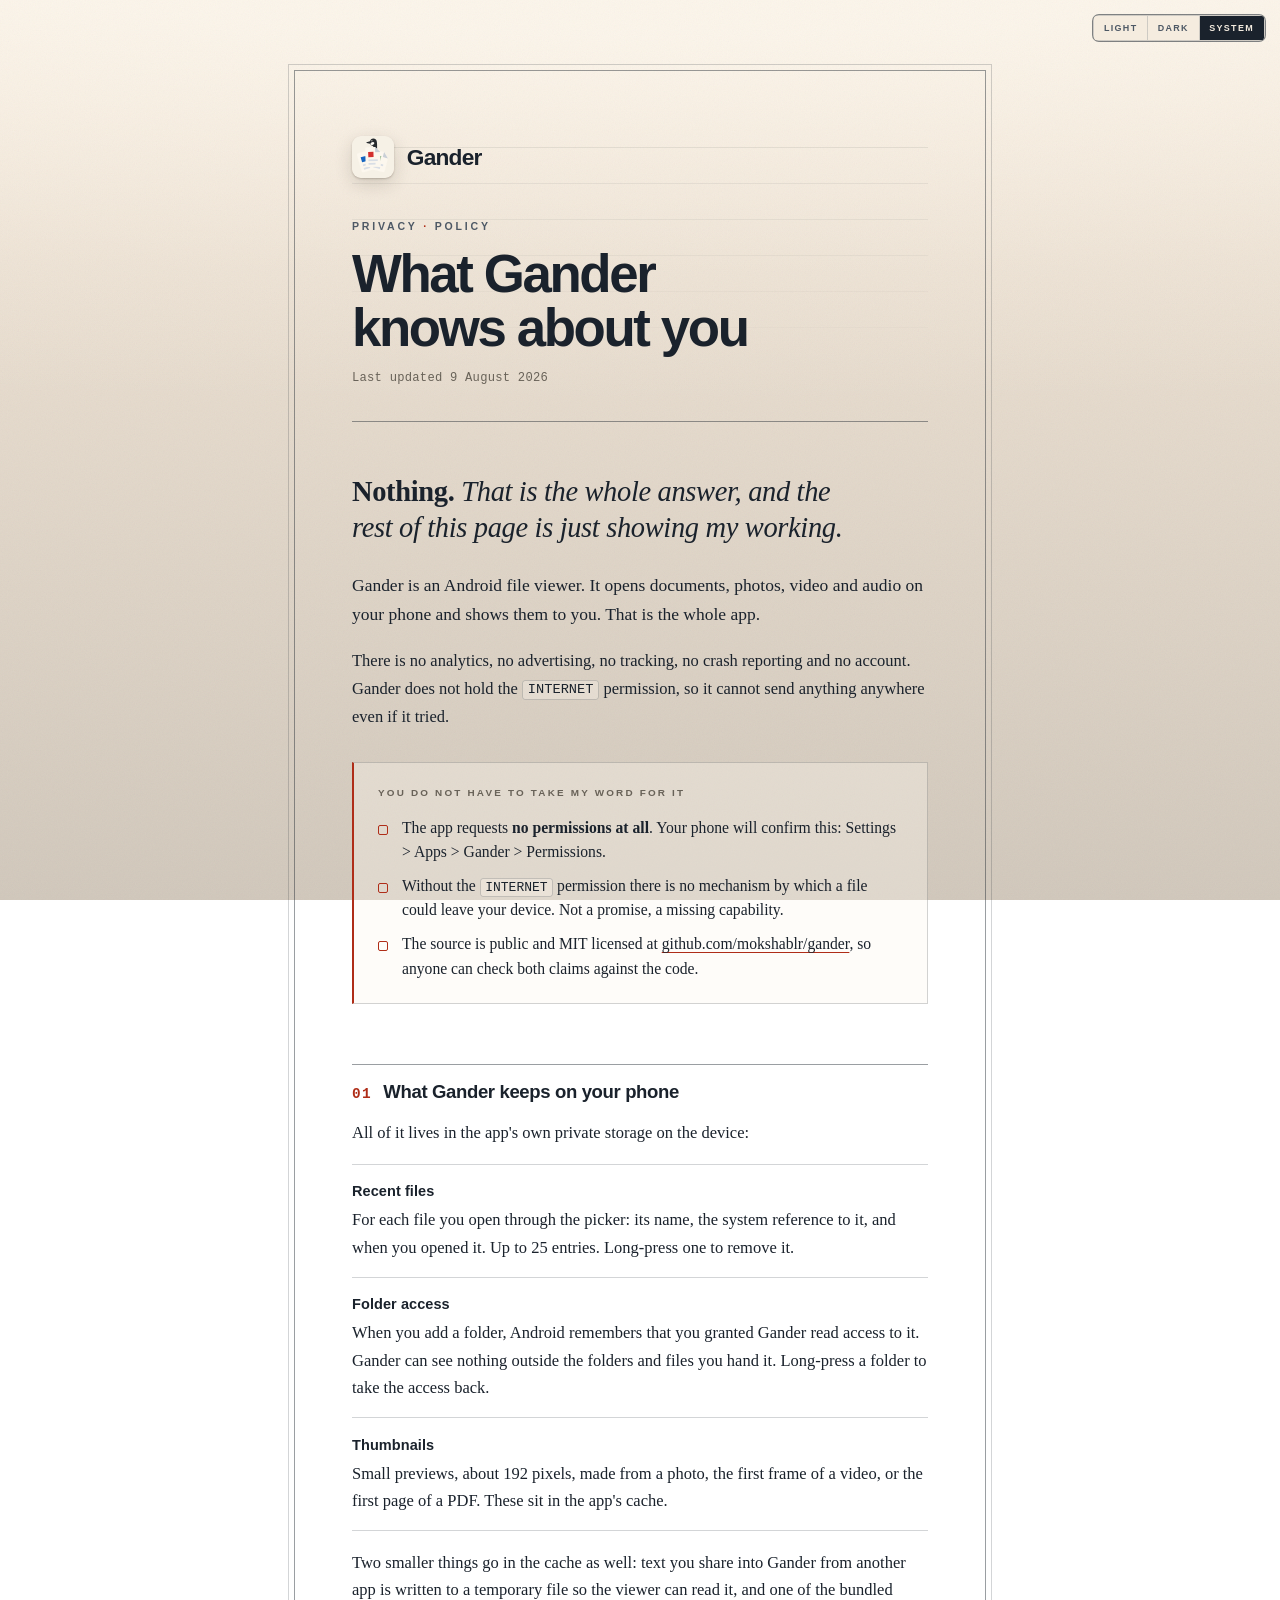
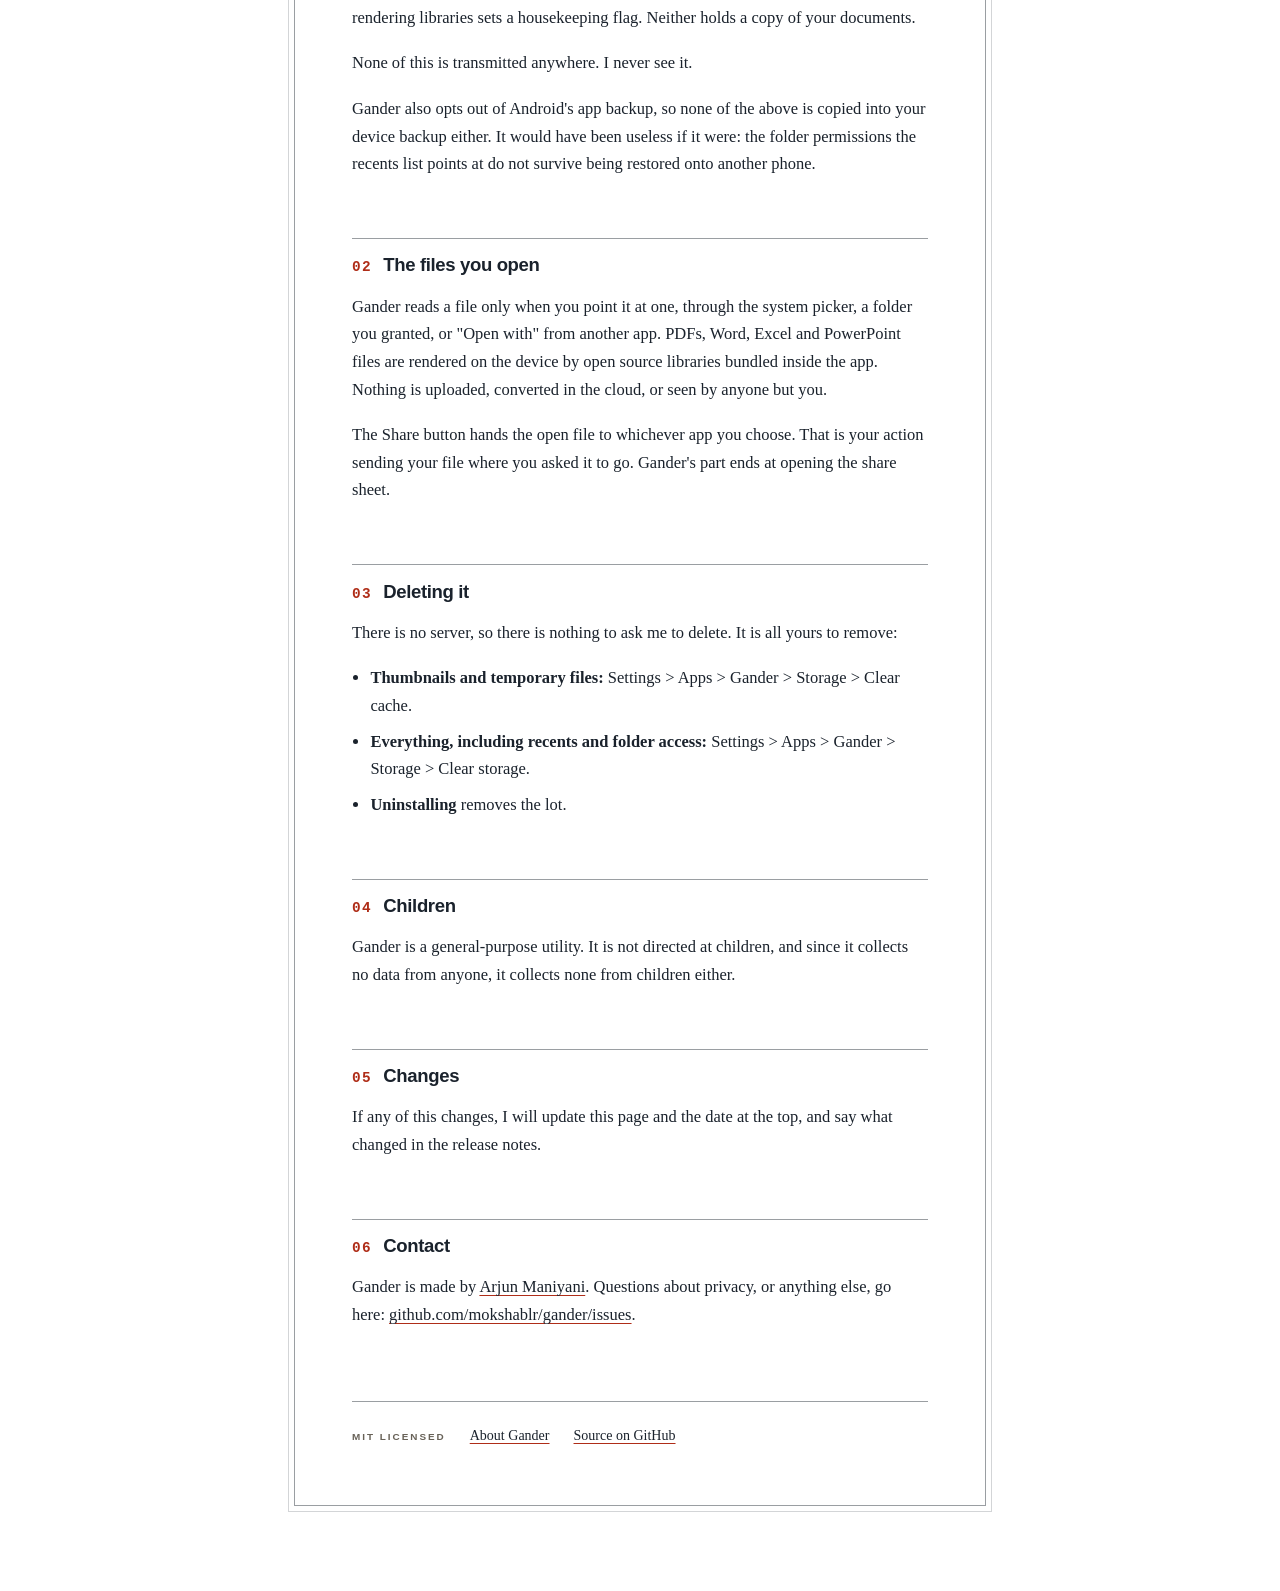
==== docs/privacy.html @ 4bfb65b7 "Give Gander a site and a privacy policy" ====
<!DOCTYPE html>
<html lang="en">
<head>
<meta charset="utf-8">
<meta name="viewport" content="width=device-width, initial-scale=1">
<title>Privacy policy - Gander</title>
<meta name="description" content="Gander collects nothing. It has no internet permission, no ads, no trackers and no analytics. This page says exactly what it keeps on your phone.">
<meta name="theme-color" content="#fcf6eb" media="(prefers-color-scheme: light)">
<meta name="theme-color" content="#0f141a" media="(prefers-color-scheme: dark)">
<meta name="author" content="Arjun Maniyani">
<link rel="canonical" href="https://arjun.maniyani.com/gander/privacy.html">
<!--
  Served at https://arjun.maniyani.com/gander/privacy.html and linked from the
  Play listing. Deliberately self-contained: no webfonts, no analytics, no
  external request of any kind. A privacy policy for an app with no INTERNET
  permission has no business phoning a font CDN and leaking the reader's IP,
  so the type is a system stack and the logo is inline SVG converted from
  app/src/main/res/drawable/ic_launcher_foreground.xml.

  The JSON-LD below is inert data, not a fetch, so it keeps that property. It
  is here so the authorship is machine-readable: without it a crawler sees a
  policy signed by a name it cannot connect to anything.
-->
<script type="application/ld+json">
{
  "@context": "https://schema.org",
  "@type": "PrivacyPolicy",
  "name": "Gander privacy policy",
  "url": "https://arjun.maniyani.com/gander/privacy.html",
  "about": {
    "@type": "SoftwareApplication",
    "name": "Gander",
    "operatingSystem": "Android 8.0+",
    "applicationCategory": "UtilitiesApplication",
    "author": {
      "@type": "Person",
      "name": "Arjun Maniyani",
      "url": "https://arjun.maniyani.com/",
      "sameAs": ["https://github.com/mokshablr"]
    }
  }
}
</script>
<style>
  /* Matches docs/index.html exactly; the two pages must stay one site. See
     that file for why the light ground is shaped the way it is. */
  :root {
    --desk-top:  #f5e9da;
    --desk-bot:  #d2c9bd;
    --sheet:     transparent;
    --sheet-shadow: none;
    /* Light only. Switched off for the two dark selectors further down, so the
       frozen dark palette keeps its plain top-to-bottom wash. */
    --glow: radial-gradient(300% 60% at 50% -8%,
              rgba(252, 246, 236, 1) 0%,
              rgba(252, 246, 236, 0.92) 20%,
              rgba(252, 246, 236, 0.55) 40%,
              rgba(252, 246, 236, 0.18) 64%,
              rgba(252, 246, 236, 0) 88%);
    /* Translucent, not a tint: the block lifts by a fixed amount above whatever
       the ground is doing behind it, the grain carries straight through, and it
       can never harden into the floating white sheet that got rejected. */
    --card:      rgba(252, 246, 236, 0.34);
    --ink:       #1a222c;
    --ink-soft:  #4d5865;
    --ink-faint: #686258;
    --red:       #af2d18;
    --blue:      #14539f;
    --green:     #2b6b2f;
    --rule:      rgba(26, 34, 44, 0.19);
    --rule-firm: rgba(26, 34, 44, 0.44);
    --grain:     0.055;
    --grain-blend: multiply;
    --logo-shadow: 0 1px 2px rgba(44, 36, 25, 0.24), 0 6px 18px rgba(44, 36, 25, 0.16);
    --doc-face:      #fcf7ee;
    --switch-bg:     #f5ecdf;
    --switch-on-bg:  #1a222c;
    --switch-on-fg:  #f2eade;

    --serif: "Iowan Old Style", "Palatino Linotype", Palatino, "Book Antiqua", Georgia, serif;
    --geo:   Futura, "Century Gothic", "Avenir Next", Avenir, "Trebuchet MS", sans-serif;
    --mono:  ui-monospace, "SF Mono", SFMono-Regular, Menlo, Consolas, monospace;
  }

  /* The dark values appear twice on purpose: once for the OS preference and
     once for an explicit choice from the switcher, because a media query and an
     attribute selector cannot be combined in plain CSS. Keep the two in step. */
  @media (prefers-color-scheme: dark) {
    :root:not([data-theme="light"]) {
      --desk-top:  #161d26;
      --desk-bot:  #0e131a;
      --sheet:     transparent;
      --sheet-shadow: none;
      --card:      #1a222c;
      --ink:       #e7e1d5;
      --ink-soft:  #9ba6b2;
      --ink-faint: #6d7883;
      --red:       #e2795f;
      --blue:      #90caf9;
      --green:     #7fb883;
      --rule:      rgba(231, 225, 213, 0.16);
      --rule-firm: rgba(231, 225, 213, 0.30);
      --grain:     0.05;
      --grain-blend: screen;
      --logo-shadow: 0 1px 2px rgba(0,0,0,0.5), 0 3px 12px rgba(0,0,0,0.35);
      --doc-face:      #ffffff;
      --switch-bg:     #1a222c;
      --switch-on-bg:  #e7e1d5;
      --switch-on-fg:  #0e131a;
    }
  }

  :root[data-theme="dark"] {
    --desk-top:  #161d26;
    --desk-bot:  #0e131a;
    --sheet:     transparent;
    --sheet-shadow: none;
    --card:      #1a222c;
    --ink:       #e7e1d5;
    --ink-soft:  #9ba6b2;
    --ink-faint: #6d7883;
    --red:       #e2795f;
    --blue:      #90caf9;
    --green:     #7fb883;
    --rule:      rgba(231, 225, 213, 0.16);
    --rule-firm: rgba(231, 225, 213, 0.30);
    --grain:     0.05;
    --grain-blend: screen;
    --logo-shadow: 0 1px 2px rgba(0,0,0,0.5), 0 3px 12px rgba(0,0,0,0.35);
    --doc-face:      #ffffff;
    --switch-bg:     #1a222c;
    --switch-on-bg:  #e7e1d5;
    --switch-on-fg:  #0e131a;
  }

  /* The glow is the one thing the two themes do not share, and it is deliberately
     kept out of the blocks above so those stay exactly as they were. Dark is a
     plain vertical wash and has to remain one. */
  @media (prefers-color-scheme: dark) {
    :root:not([data-theme="light"]) { --glow: none; }
  }
  :root[data-theme="dark"] { --glow: none; }

  * { box-sizing: border-box; }

  html { -webkit-text-size-adjust: 100%; }

  body {
    margin: 0;
    /* Belt and braces for viewports narrower than anything testable here.
       clip, not hidden: it makes no scroll container, so the fixed grain
       overlay keeps working. */
    overflow-x: clip;
    padding: clamp(1.5rem, 5vw, 4rem) clamp(1rem, 5vw, 2rem) 5rem;
    /* Two layers, both pinned to the viewport: a wide soft source sitting just
       off the top edge, over the ramp it falls into. The source is far wider
       than it is tall on purpose, so the sheet and the margins sit at almost
       the same brightness at any given height and the ellipse never resolves
       into a shape you can point at. */
    background-image: var(--glow),
                      linear-gradient(to bottom, var(--desk-top), var(--desk-bot));
    background-attachment: fixed;
    color: var(--ink);
    font-family: var(--serif);
    font-size: clamp(16.5px, 0.55rem + 0.55vw, 18.5px);
    line-height: 1.68;
    -webkit-font-smoothing: antialiased;
    text-rendering: optimizeLegibility;
  }

  /* Paper grain. An inline feTurbulence, so still zero requests. */
  body::before {
    content: "";
    position: fixed;
    inset: 0;
    pointer-events: none;
    z-index: 1;
    opacity: var(--grain);
    mix-blend-mode: var(--grain-blend);
    background-image: url("data:image/svg+xml,%3Csvg xmlns='http://www.w3.org/2000/svg' width='180' height='180'%3E%3Cfilter id='n'%3E%3CfeTurbulence type='fractalNoise' baseFrequency='0.82' numOctaves='4' stitchTiles='stitch'/%3E%3C/filter%3E%3Crect width='180' height='180' filter='url(%23n)'/%3E%3C/svg%3E");
  }

  /* ---- the framed document ---- */

  .sheet {
    position: relative;
    max-width: 44rem;
    margin: 0 auto;
    padding: clamp(2rem, 6vw, 4.5rem) clamp(1.25rem, 5vw, 4rem) clamp(2.5rem, 6vw, 4rem);
    background: var(--sheet);
    box-shadow: var(--sheet-shadow);
    z-index: 2;
  }

  /* Two nested hairlines, the social preview's frame. Suppressed on narrow
     screens, where they would crush the measure. */
  .sheet::before,
  .sheet::after {
    content: "";
    position: absolute;
    pointer-events: none;
  }
  .sheet::before { inset: 0;     border: 1px solid var(--rule); }
  .sheet::after  { inset: 6px;   border: 1px solid var(--rule-firm); }

  @media (max-width: 40rem) {
    .sheet::before, .sheet::after { display: none; }
    .sheet { padding-left: 0; padding-right: 0; }
  }

  @media (min-width: 40.001rem) {
    .masthead::before { inset: -1.5rem -1rem 0; }
  }

  /* ---- masthead ---- */

  .masthead {
    position: relative;
    margin-bottom: clamp(2rem, 5vw, 3.25rem);
    padding-bottom: clamp(1.5rem, 3vw, 2rem);
    border-bottom: 1px solid var(--rule-firm);
  }

  /* Ruled-paper motif, 36px pitch as in the social preview, fading out. */
  .masthead::before {
    content: "";
    position: absolute;
    /* Bleeds past the text column on wide screens for a printed-sheet feel.
       Kept inside the box below 40rem: at a 320px viewport the body padding
       resolves to exactly 1rem, so a 1rem bleed lands on the viewport edge
       with nothing to spare. Measured as not overflowing at 500px and up,
       which is as narrow as headless Chrome will lay out. */
    inset: -1.5rem 0 0;
    z-index: -1;
    background-image: repeating-linear-gradient(
      to bottom,
      transparent 0 35px,
      var(--rule) 35px 36px
    );
    -webkit-mask-image: linear-gradient(to bottom, rgba(0,0,0,0.5), transparent 82%);
            mask-image: linear-gradient(to bottom, rgba(0,0,0,0.5), transparent 82%);
  }

  .lockup {
    display: flex;
    align-items: center;
    gap: 0.8rem;
    margin-bottom: clamp(1.5rem, 4vw, 2.5rem);
  }

  .lockup svg {
    width: 42px;
    height: 42px;
    flex: none;
    border-radius: 9px;
    box-shadow: var(--logo-shadow);
  }

  .wordmark {
    font-family: var(--geo);
    font-weight: 700;
    font-size: 1.42rem;
    letter-spacing: -0.035em;
    line-height: 1;
  }

  .eyebrow {
    font-family: var(--geo);
    font-weight: 700;
    font-size: 0.66rem;
    letter-spacing: 0.265em;
    text-transform: uppercase;
    color: var(--ink-soft);
    margin: 0 0 0.7rem;
  }

  .eyebrow .dot { color: var(--red); }

  h1 {
    font-family: var(--geo);
    font-weight: 700;
    font-size: clamp(2.1rem, 1.2rem + 3.6vw, 3.3rem);
    line-height: 1.02;
    letter-spacing: -0.045em;
    margin: 0 0 0.85rem;
    text-wrap: balance;
  }

  .dateline {
    font-family: var(--mono);
    font-size: 0.76rem;
    letter-spacing: 0.02em;
    color: var(--ink-faint);
    margin: 0;
  }

  /* ---- the claim ---- */

  .claim {
    margin: 0 0 1.5rem;
    font-size: clamp(1.34rem, 0.9rem + 1.7vw, 1.78rem);
    line-height: 1.28;
    font-style: italic;
    letter-spacing: -0.012em;
    text-wrap: balance;
  }

  .claim strong { font-style: normal; font-weight: 600; }

  .lede { font-size: 1.06em; }

  /* ---- verify strip ---- */

  .verify {
    margin: 2rem 0 2.5rem;
    padding: 1.35rem 1.5rem 1.4rem;
    background: var(--card);
    border: 1px solid var(--rule);
    border-left: 2px solid var(--red);
  }

  .verify-label {
    font-family: var(--geo);
    font-weight: 700;
    font-size: 0.62rem;
    letter-spacing: 0.22em;
    text-transform: uppercase;
    color: var(--ink-faint);
    margin: 0 0 0.9rem;
  }

  .verify ul { margin: 0; padding: 0; list-style: none; }

  .verify li {
    position: relative;
    padding-left: 1.5rem;
    margin-bottom: 0.6rem;
    font-size: 0.95em;
    line-height: 1.55;
  }

  .verify li:last-child { margin-bottom: 0; }

  .verify li::before {
    content: "";
    position: absolute;
    left: 0;
    top: 0.58em;
    width: 8px;
    height: 8px;
    border: 1.5px solid var(--red);
    border-radius: 2px;
  }

  /* ---- sections ---- */

  section { margin-top: clamp(2.5rem, 6vw, 3.75rem); }

  h2 {
    font-family: var(--geo);
    font-weight: 700;
    font-size: 1.16rem;
    letter-spacing: -0.02em;
    line-height: 1.25;
    margin: 0 0 1rem;
    padding-top: 0.9rem;
    border-top: 1px solid var(--rule-firm);
    display: flex;
    align-items: baseline;
    gap: 0.7rem;
  }

  /* Sized and weighted to read as part of the heading rather than a speck
     beside it. It was already on the heading's baseline; at a third the height
     and regular weight it just looked dropped. */
  h2 .num {
    font-family: var(--mono);
    font-size: 0.9rem;
    font-weight: 700;
    letter-spacing: 0.1em;
    color: var(--red);
    flex: none;
  }

  p { margin: 0 0 1.1rem; }
  section > p:last-child, li > p:last-child { margin-bottom: 0; }

  ul.kept { margin: 0 0 1.1rem; padding: 0; list-style: none; }

  ul.kept li {
    padding: 0.9rem 0 0.95rem 0;
    border-bottom: 1px solid var(--rule);
  }
  ul.kept li:first-child { border-top: 1px solid var(--rule); }

  ul.kept b {
    font-family: var(--geo);
    font-weight: 700;
    font-size: 0.88em;
    letter-spacing: 0.005em;
    display: block;
    margin-bottom: 0.15rem;
  }

  ul.plain { margin: 0 0 1.1rem; padding-left: 1.15rem; }
  ul.plain li { margin-bottom: 0.5rem; }

  code {
    font-family: var(--mono);
    font-size: 0.83em;
    background: var(--card);
    border: 1px solid var(--rule);
    border-radius: 3px;
    padding: 0.08em 0.35em;
  }

  a {
    color: var(--ink);
    text-decoration-color: var(--red);
    text-decoration-thickness: 1px;
    text-underline-offset: 0.18em;
    transition: color 0.15s ease;
  }
  a:hover { color: var(--red); }
  a:focus-visible {
    outline: 2px solid var(--red);
    outline-offset: 3px;
    border-radius: 2px;
  }

  strong { font-weight: 600; }

  /* ---- colophon ---- */

  footer {
    margin-top: clamp(3rem, 7vw, 4.5rem);
    padding-top: 1.4rem;
    border-top: 1px solid var(--rule-firm);
    font-size: 0.85em;
    color: var(--ink-soft);
    display: flex;
    flex-wrap: wrap;
    gap: 0.5rem 1.5rem;
    align-items: baseline;
  }

  footer .mit {
    font-family: var(--geo);
    font-weight: 700;
    font-size: 0.62rem;
    letter-spacing: 0.2em;
    text-transform: uppercase;
    color: var(--ink-faint);
  }

  /* ---- theme switcher ----
     TEMPORARY, for comparing the two palettes during review. To remove it:
     delete this block, the .theme-switch markup, the script at the end of
     the body, and both :root[data-theme="dark"] rules (the token block and
     the --glow: none line), then the media query alone drives the theme
     again exactly as before. */

  .theme-switch {
    position: fixed;
    top: 0.9rem;
    right: 0.9rem;
    z-index: 10;
    display: flex;
    gap: 1px;
    padding: 1px;
    background: var(--rule);
    border: 1px solid var(--rule-firm);
    border-radius: 7px;
    overflow: hidden;
  }

  .theme-switch button {
    font-family: var(--geo);
    font-weight: 700;
    font-size: 0.56rem;
    letter-spacing: 0.15em;
    text-transform: uppercase;
    padding: 0.42rem 0.6rem;
    border: 0;
    cursor: pointer;
    background: var(--switch-bg);
    color: var(--ink-soft);
  }

  .theme-switch button:hover { color: var(--ink); }

  /* Tokens rather than root-scoped overrides: a :root[data-theme] prefix
     outranks [aria-pressed] and was repainting the pressed button's background
     back to the unpressed tone, leaving near-black text on it in dark. */
  .theme-switch button[aria-pressed="true"] {
    background: var(--switch-on-bg);
    color: var(--switch-on-fg);
  }

  .theme-switch button:focus-visible {
    outline: 2px solid var(--red);
    outline-offset: -2px;
  }

  /* ---- motion ----
     Deliberately only the logo and the accent rule. Text is never animated in
     from opacity 0: this page has to stay legible to a Play reviewer, a crawler
     and an archiver, and anything that starts invisible is one failed animation
     away from a blank privacy policy. Decoration can move; the policy cannot. */

  @media (prefers-reduced-motion: no-preference) {
    .lockup svg {
      animation: settle 0.7s cubic-bezier(0.22, 0.68, 0.3, 1) backwards;
    }
    .wordmark {
      animation: slide 0.7s cubic-bezier(0.22, 0.68, 0.3, 1) 0.08s backwards;
    }
    .verify {
      animation: sweep 0.85s cubic-bezier(0.4, 0, 0.2, 1) 0.25s backwards;
    }
  }

  @keyframes settle {
    from { opacity: 0; transform: translateY(-6px) rotate(-7deg); }
    to   { opacity: 1; transform: none; }
  }

  @keyframes slide {
    from { opacity: 0; transform: translateX(-8px); }
    to   { opacity: 1; transform: none; }
  }

  /* Grows the red rule down the verify block rather than fading the text in. */
  @keyframes sweep {
    from { border-left-color: transparent; }
    to   { border-left-color: var(--red); }
  }

  /* ---- print: it is a policy, people print these ---- */

  @media print {
    body {
      background: #fff;
      color: #000;
      font-size: 11pt;
      padding: 0;
    }
    body::before, .masthead::before { display: none; }
    .sheet::before, .sheet::after { display: none; }
    .sheet { max-width: none; padding: 0; background: none; box-shadow: none; }
    .theme-switch { display: none; }
    :root { --doc-face: #ffffff; }
    .verify { border: 1px solid #999; border-left-width: 2px; background: none; }
    a { color: #000; text-decoration: none; }
    a[href^="http"]::after {
      content: " (" attr(href) ")";
      font-family: monospace;
      font-size: 8.5pt;
      word-break: break-all;
    }
    section, footer { break-inside: avoid; }
    h2 { break-after: avoid; }
  }
</style>
</head>
<body>

<!-- TEMPORARY review control, see .theme-switch in the stylesheet for removal -->
<div class="theme-switch" role="group" aria-label="Colour theme">
  <button type="button" data-set="light">Light</button>
  <button type="button" data-set="dark">Dark</button>
  <button type="button" data-set="system">System</button>
</div>

<div class="sheet">

  <header class="masthead">

    <div class="lockup">
      <svg viewBox="18 18 72 72" role="img" aria-label="Gander app icon">
        <rect x="18" y="18" width="72" height="72" rx="16" fill="#F6F1E6"/>
        <g transform="translate(-3.5,-1)">
          <path fill="#262A2E" d="M64.5,50 L64.5,34 C64.5,29.6 63.9,26.6 62.4,25.1 C61.2,23.9 59.6,23.25 57.9,23.3 C55.1,23.4 52.9,25.3 52.3,28.0 L46.6,29.8 C45.9,30.05 45.9,30.75 46.6,30.95 L52.4,32.3 C53.1,34.1 54.7,35.3 56.6,35.6 C57.7,35.8 58.2,36.7 58.2,38.4 L58.2,50 Z"/>
          <g transform="rotate(-22,56.4,31.9)">
            <path fill="#FDFBF5" d="M52.9,31.9 a3.5,2.4 0 1,0 7.0,0 a3.5,2.4 0 1,0 -7.0,0 Z"/>
          </g>
          <path fill="#F6F1E6" d="M55.6,26.2 a1.0,1.0 0 1,0 0.01,0 Z"/>
        </g>
        <g transform="rotate(-16,43,61)">
          <path fill="var(--doc-face)" d="M33,44 h14 l9,9 v22 q0,3 -3,3 h-20 q-3,0 -3,-3 v-28 q0,-3 3,-3 Z"/>
          <path fill="#C9CFD6" d="M47,44 l9,9 h-9 Z"/>
          <path fill="#1565C0" d="M35,52 h9 v9 h-9 Z"/>
          <path fill="#D9DEE5" d="M35,65 h16 v3 h-16 Z"/>
          <path fill="#D9DEE5" d="M35,71 h12 v3 h-12 Z"/>
        </g>
        <g transform="rotate(14,65,61)">
          <path fill="var(--doc-face)" d="M55,44 h14 l9,9 v22 q0,3 -3,3 h-20 q-3,0 -3,-3 v-28 q0,-3 3,-3 Z"/>
          <path fill="#C9CFD6" d="M69,44 l9,9 h-9 Z"/>
          <path fill="#2E7D32" d="M57,52 h9 v9 h-9 Z"/>
          <path fill="#D9DEE5" d="M57,65 h16 v3 h-16 Z"/>
          <path fill="#D9DEE5" d="M57,71 h12 v3 h-12 Z"/>
        </g>
        <g transform="rotate(-2,54,54)">
          <path fill="var(--doc-face)" d="M44,37 h14 l9,9 v22 q0,3 -3,3 h-20 q-3,0 -3,-3 v-28 q0,-3 3,-3 Z"/>
          <path fill="#C9CFD6" d="M58,37 l9,9 h-9 Z"/>
          <path fill="#D32F2F" d="M46,45 h9 v9 h-9 Z"/>
          <path fill="#D9DEE5" d="M46,58 h16 v3 h-16 Z"/>
          <path fill="#D9DEE5" d="M46,64 h12 v3 h-12 Z"/>
        </g>
      </svg>
      <span class="wordmark">Gander</span>
    </div>

    <p class="eyebrow">Privacy <span class="dot">&middot;</span> Policy</p>
    <h1>What Gander knows about you</h1>
    <p class="dateline">Last updated 9 August 2026</p>

  </header>

  <p class="claim"><strong>Nothing.</strong> That is the whole answer, and the rest
  of this page is just showing my working.</p>

  <p class="lede">Gander is an Android file viewer. It opens documents, photos, video
  and audio on your phone and shows them to you. That is the whole app.</p>

  <p>There is no analytics, no advertising, no tracking, no crash reporting and no
  account. Gander does not hold the <code>INTERNET</code> permission, so it cannot
  send anything anywhere even if it tried.</p>

  <div class="verify">
    <p class="verify-label">You do not have to take my word for it</p>
    <ul>
      <li>The app requests <strong>no permissions at all</strong>. Your phone will
      confirm this: Settings &gt; Apps &gt; Gander &gt; Permissions.</li>
      <li>Without the <code>INTERNET</code> permission there is no mechanism by which
      a file could leave your device. Not a promise, a missing capability.</li>
      <li>The source is public and MIT licensed at
      <a href="https://github.com/mokshablr/gander">github.com/mokshablr/gander</a>,
      so anyone can check both claims against the code.</li>
    </ul>
  </div>

  <section>
    <h2><span class="num">01</span> What Gander keeps on your phone</h2>

    <p>All of it lives in the app's own private storage on the device:</p>

    <ul class="kept">
      <li>
        <b>Recent files</b>
        For each file you open through the picker: its name, the system reference to
        it, and when you opened it. Up to 25 entries. Long-press one to remove it.
      </li>
      <li>
        <b>Folder access</b>
        When you add a folder, Android remembers that you granted Gander read access
        to it. Gander can see nothing outside the folders and files you hand it.
        Long-press a folder to take the access back.
      </li>
      <li>
        <b>Thumbnails</b>
        Small previews, about 192 pixels, made from a photo, the first frame of a
        video, or the first page of a PDF. These sit in the app's cache.
      </li>
    </ul>

    <p>Two smaller things go in the cache as well: text you share into Gander from
    another app is written to a temporary file so the viewer can read it, and one of
    the bundled rendering libraries sets a housekeeping flag. Neither holds a copy of
    your documents.</p>

    <p>None of this is transmitted anywhere. I never see it.</p>

    <p>Gander also opts out of Android's app backup, so none of the above is copied
    into your device backup either. It would have been useless if it were: the folder
    permissions the recents list points at do not survive being restored onto another
    phone.</p>
  </section>

  <section>
    <h2><span class="num">02</span> The files you open</h2>

    <p>Gander reads a file only when you point it at one, through the system picker,
    a folder you granted, or "Open with" from another app. PDFs, Word, Excel and
    PowerPoint files are rendered on the device by open source libraries bundled
    inside the app. Nothing is uploaded, converted in the cloud, or seen by anyone
    but you.</p>

    <p>The Share button hands the open file to whichever app you choose. That is your
    action sending your file where you asked it to go. Gander's part ends at opening
    the share sheet.</p>
  </section>

  <section>
    <h2><span class="num">03</span> Deleting it</h2>

    <p>There is no server, so there is nothing to ask me to delete. It is all yours
    to remove:</p>

    <ul class="plain">
      <li><strong>Thumbnails and temporary files:</strong> Settings &gt; Apps &gt;
      Gander &gt; Storage &gt; Clear cache.</li>
      <li><strong>Everything, including recents and folder access:</strong>
      Settings &gt; Apps &gt; Gander &gt; Storage &gt; Clear storage.</li>
      <li><strong>Uninstalling</strong> removes the lot.</li>
    </ul>
  </section>

  <section>
    <h2><span class="num">04</span> Children</h2>

    <p>Gander is a general-purpose utility. It is not directed at children, and since
    it collects no data from anyone, it collects none from children either.</p>
  </section>

  <section>
    <h2><span class="num">05</span> Changes</h2>

    <p>If any of this changes, I will update this page and the date at the top, and
    say what changed in the release notes.</p>
  </section>

  <section>
    <h2><span class="num">06</span> Contact</h2>

    <p>Gander is made by <a href="https://arjun.maniyani.com/">Arjun Maniyani</a>.
    Questions about privacy, or anything else, go here:
    <a href="https://github.com/mokshablr/gander/issues">github.com/mokshablr/gander/issues</a>.</p>
  </section>

  <footer>
    <span class="mit">MIT licensed</span>
    <!-- index.html, not "./": a bare directory link only resolves to the page
         when a server applies its DirectoryIndex, and shows a file listing when
         the page is opened straight off disk. -->
    <span><a href="index.html">About Gander</a></span>
    <span><a href="https://github.com/mokshablr/gander">Source on GitHub</a></span>
  </footer>

</div>

<!-- TEMPORARY, with the switcher. No storage of any kind: the choice lasts
     until the page is reloaded. A privacy policy that says nothing is kept has
     no business keeping a theme preference to say it with. -->
<script>
(function () {
  var root = document.documentElement;
  var buttons = document.querySelectorAll(".theme-switch button");

  function apply(choice) {
    if (choice === "light" || choice === "dark") root.setAttribute("data-theme", choice);
    else { root.removeAttribute("data-theme"); choice = "system"; }
    for (var i = 0; i < buttons.length; i++) {
      buttons[i].setAttribute("aria-pressed", buttons[i].dataset.set === choice);
    }
  }

  for (var i = 0; i < buttons.length; i++) {
    buttons[i].addEventListener("click", function () { apply(this.dataset.set); });
  }

  apply("system");
})();
</script>

</body>
</html>
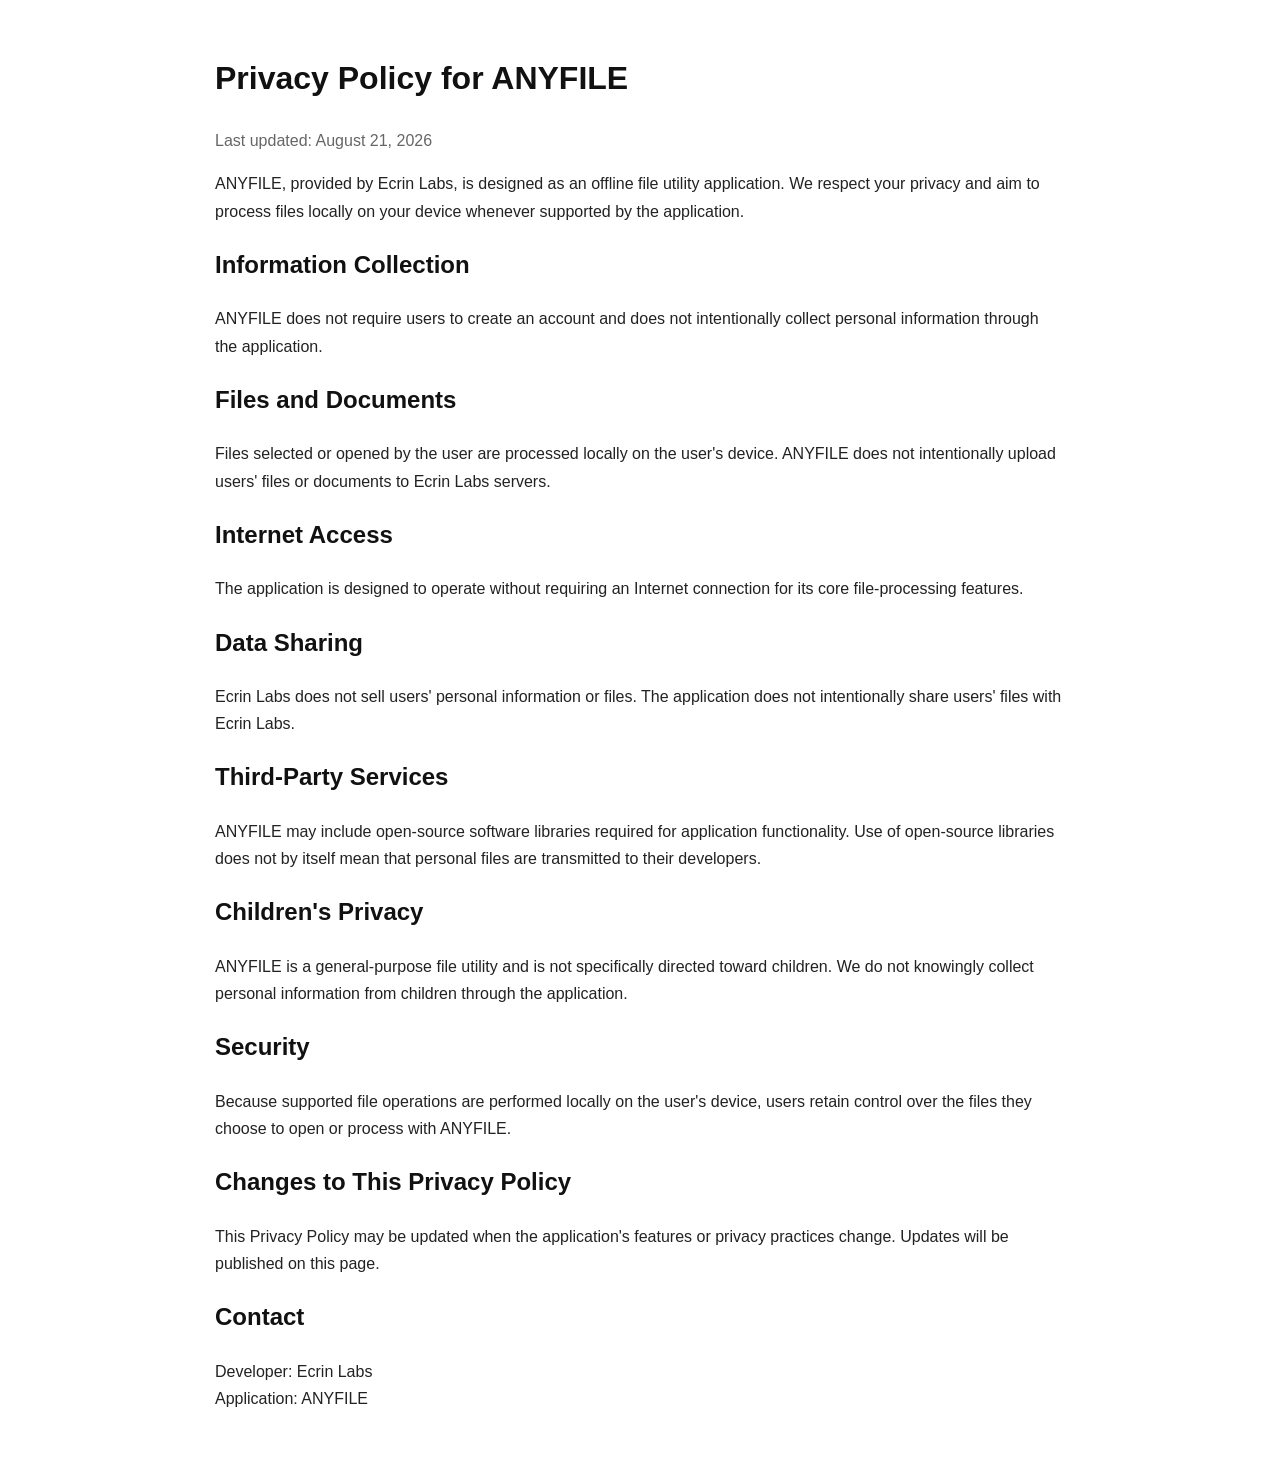
==== commit a52e1165: "Add ANYFILE privacy policy" ====
--- a/docs/privacy.html
+++ b/docs/privacy.html
@@ -1,767 +1,85 @@
 <!DOCTYPE html>
 <html lang="en">
 <head>
-<meta charset="utf-8">
-<meta name="viewport" content="width=device-width, initial-scale=1">
-<title>Privacy policy - Gander</title>
-<meta name="description" content="Gander collects nothing. It has no internet permission, no ads, no trackers and no analytics. This page says exactly what it keeps on your phone.">
-<meta name="theme-color" content="#fcf6eb" media="(prefers-color-scheme: light)">
-<meta name="theme-color" content="#0f141a" media="(prefers-color-scheme: dark)">
-<meta name="author" content="Arjun Maniyani">
-<link rel="canonical" href="https://arjun.maniyani.com/gander/privacy.html">
-<!--
-  Served at https://arjun.maniyani.com/gander/privacy.html and linked from the
-  Play listing. Deliberately self-contained: no webfonts, no analytics, no
-  external request of any kind. A privacy policy for an app with no INTERNET
-  permission has no business phoning a font CDN and leaking the reader's IP,
-  so the type is a system stack and the logo is inline SVG converted from
-  app/src/main/res/drawable/ic_launcher_foreground.xml.
-
-  The JSON-LD below is inert data, not a fetch, so it keeps that property. It
-  is here so the authorship is machine-readable: without it a crawler sees a
-  policy signed by a name it cannot connect to anything.
--->
-<script type="application/ld+json">
-{
-  "@context": "https://schema.org",
-  "@type": "PrivacyPolicy",
-  "name": "Gander privacy policy",
-  "url": "https://arjun.maniyani.com/gander/privacy.html",
-  "about": {
-    "@type": "SoftwareApplication",
-    "name": "Gander",
-    "operatingSystem": "Android 8.0+",
-    "applicationCategory": "UtilitiesApplication",
-    "author": {
-      "@type": "Person",
-      "name": "Arjun Maniyani",
-      "url": "https://arjun.maniyani.com/",
-      "sameAs": ["https://github.com/mokshablr"]
+  <meta charset="UTF-8">
+  <meta name="viewport" content="width=device-width, initial-scale=1.0">
+  <title>ANYFILE Privacy Policy</title>
+  <style>
+    body {
+      font-family: Arial, sans-serif;
+      max-width: 850px;
+      margin: 0 auto;
+      padding: 30px 20px;
+      line-height: 1.7;
+      color: #222;
+      background: #fff;
     }
-  }
-}
-</script>
-<style>
-  /* Matches docs/index.html exactly; the two pages must stay one site. See
-     that file for why the light ground is shaped the way it is. */
-  :root {
-    --desk-top:  #f5e9da;
-    --desk-bot:  #d2c9bd;
-    --sheet:     transparent;
-    --sheet-shadow: none;
-    /* Light only. Switched off for the two dark selectors further down, so the
-       frozen dark palette keeps its plain top-to-bottom wash. */
-    --glow: radial-gradient(300% 60% at 50% -8%,
-              rgba(252, 246, 236, 1) 0%,
-              rgba(252, 246, 236, 0.92) 20%,
-              rgba(252, 246, 236, 0.55) 40%,
-              rgba(252, 246, 236, 0.18) 64%,
-              rgba(252, 246, 236, 0) 88%);
-    /* Translucent, not a tint: the block lifts by a fixed amount above whatever
-       the ground is doing behind it, the grain carries straight through, and it
-       can never harden into the floating white sheet that got rejected. */
-    --card:      rgba(252, 246, 236, 0.34);
-    --ink:       #1a222c;
-    --ink-soft:  #4d5865;
-    --ink-faint: #686258;
-    --red:       #af2d18;
-    --blue:      #14539f;
-    --green:     #2b6b2f;
-    --rule:      rgba(26, 34, 44, 0.19);
-    --rule-firm: rgba(26, 34, 44, 0.44);
-    --grain:     0.055;
-    --grain-blend: multiply;
-    --logo-shadow: 0 1px 2px rgba(44, 36, 25, 0.24), 0 6px 18px rgba(44, 36, 25, 0.16);
-    --doc-face:      #fcf7ee;
-    --switch-bg:     #f5ecdf;
-    --switch-on-bg:  #1a222c;
-    --switch-on-fg:  #f2eade;
-
-    --serif: "Iowan Old Style", "Palatino Linotype", Palatino, "Book Antiqua", Georgia, serif;
-    --geo:   Futura, "Century Gothic", "Avenir Next", Avenir, "Trebuchet MS", sans-serif;
-    --mono:  ui-monospace, "SF Mono", SFMono-Regular, Menlo, Consolas, monospace;
-  }
-
-  /* The dark values appear twice on purpose: once for the OS preference and
-     once for an explicit choice from the switcher, because a media query and an
-     attribute selector cannot be combined in plain CSS. Keep the two in step. */
-  @media (prefers-color-scheme: dark) {
-    :root:not([data-theme="light"]) {
-      --desk-top:  #161d26;
-      --desk-bot:  #0e131a;
-      --sheet:     transparent;
-      --sheet-shadow: none;
-      --card:      #1a222c;
-      --ink:       #e7e1d5;
-      --ink-soft:  #9ba6b2;
-      --ink-faint: #6d7883;
-      --red:       #e2795f;
-      --blue:      #90caf9;
-      --green:     #7fb883;
-      --rule:      rgba(231, 225, 213, 0.16);
-      --rule-firm: rgba(231, 225, 213, 0.30);
-      --grain:     0.05;
-      --grain-blend: screen;
-      --logo-shadow: 0 1px 2px rgba(0,0,0,0.5), 0 3px 12px rgba(0,0,0,0.35);
-      --doc-face:      #ffffff;
-      --switch-bg:     #1a222c;
-      --switch-on-bg:  #e7e1d5;
-      --switch-on-fg:  #0e131a;
-    }
-  }
-
-  :root[data-theme="dark"] {
-    --desk-top:  #161d26;
-    --desk-bot:  #0e131a;
-    --sheet:     transparent;
-    --sheet-shadow: none;
-    --card:      #1a222c;
-    --ink:       #e7e1d5;
-    --ink-soft:  #9ba6b2;
-    --ink-faint: #6d7883;
-    --red:       #e2795f;
-    --blue:      #90caf9;
-    --green:     #7fb883;
-    --rule:      rgba(231, 225, 213, 0.16);
-    --rule-firm: rgba(231, 225, 213, 0.30);
-    --grain:     0.05;
-    --grain-blend: screen;
-    --logo-shadow: 0 1px 2px rgba(0,0,0,0.5), 0 3px 12px rgba(0,0,0,0.35);
-    --doc-face:      #ffffff;
-    --switch-bg:     #1a222c;
-    --switch-on-bg:  #e7e1d5;
-    --switch-on-fg:  #0e131a;
-  }
-
-  /* The glow is the one thing the two themes do not share, and it is deliberately
-     kept out of the blocks above so those stay exactly as they were. Dark is a
-     plain vertical wash and has to remain one. */
-  @media (prefers-color-scheme: dark) {
-    :root:not([data-theme="light"]) { --glow: none; }
-  }
-  :root[data-theme="dark"] { --glow: none; }
-
-  * { box-sizing: border-box; }
-
-  html { -webkit-text-size-adjust: 100%; }
-
-  body {
-    margin: 0;
-    /* Belt and braces for viewports narrower than anything testable here.
-       clip, not hidden: it makes no scroll container, so the fixed grain
-       overlay keeps working. */
-    overflow-x: clip;
-    padding: clamp(1.5rem, 5vw, 4rem) clamp(1rem, 5vw, 2rem) 5rem;
-    /* Two layers, both pinned to the viewport: a wide soft source sitting just
-       off the top edge, over the ramp it falls into. The source is far wider
-       than it is tall on purpose, so the sheet and the margins sit at almost
-       the same brightness at any given height and the ellipse never resolves
-       into a shape you can point at. */
-    background-image: var(--glow),
-                      linear-gradient(to bottom, var(--desk-top), var(--desk-bot));
-    background-attachment: fixed;
-    color: var(--ink);
-    font-family: var(--serif);
-    font-size: clamp(16.5px, 0.55rem + 0.55vw, 18.5px);
-    line-height: 1.68;
-    -webkit-font-smoothing: antialiased;
-    text-rendering: optimizeLegibility;
-  }
-
-  /* Paper grain. An inline feTurbulence, so still zero requests. */
-  body::before {
-    content: "";
-    position: fixed;
-    inset: 0;
-    pointer-events: none;
-    z-index: 1;
-    opacity: var(--grain);
-    mix-blend-mode: var(--grain-blend);
-    background-image: url("data:image/svg+xml,%3Csvg xmlns='http://www.w3.org/2000/svg' width='180' height='180'%3E%3Cfilter id='n'%3E%3CfeTurbulence type='fractalNoise' baseFrequency='0.82' numOctaves='4' stitchTiles='stitch'/%3E%3C/filter%3E%3Crect width='180' height='180' filter='url(%23n)'/%3E%3C/svg%3E");
-  }
-
-  /* ---- the framed document ---- */
-
-  .sheet {
-    position: relative;
-    max-width: 44rem;
-    margin: 0 auto;
-    padding: clamp(2rem, 6vw, 4.5rem) clamp(1.25rem, 5vw, 4rem) clamp(2.5rem, 6vw, 4rem);
-    background: var(--sheet);
-    box-shadow: var(--sheet-shadow);
-    z-index: 2;
-  }
-
-  /* Two nested hairlines, the social preview's frame. Suppressed on narrow
-     screens, where they would crush the measure. */
-  .sheet::before,
-  .sheet::after {
-    content: "";
-    position: absolute;
-    pointer-events: none;
-  }
-  .sheet::before { inset: 0;     border: 1px solid var(--rule); }
-  .sheet::after  { inset: 6px;   border: 1px solid var(--rule-firm); }
-
-  @media (max-width: 40rem) {
-    .sheet::before, .sheet::after { display: none; }
-    .sheet { padding-left: 0; padding-right: 0; }
-  }
-
-  @media (min-width: 40.001rem) {
-    .masthead::before { inset: -1.5rem -1rem 0; }
-  }
-
-  /* ---- masthead ---- */
-
-  .masthead {
-    position: relative;
-    margin-bottom: clamp(2rem, 5vw, 3.25rem);
-    padding-bottom: clamp(1.5rem, 3vw, 2rem);
-    border-bottom: 1px solid var(--rule-firm);
-  }
-
-  /* Ruled-paper motif, 36px pitch as in the social preview, fading out. */
-  .masthead::before {
-    content: "";
-    position: absolute;
-    /* Bleeds past the text column on wide screens for a printed-sheet feel.
-       Kept inside the box below 40rem: at a 320px viewport the body padding
-       resolves to exactly 1rem, so a 1rem bleed lands on the viewport edge
-       with nothing to spare. Measured as not overflowing at 500px and up,
-       which is as narrow as headless Chrome will lay out. */
-    inset: -1.5rem 0 0;
-    z-index: -1;
-    background-image: repeating-linear-gradient(
-      to bottom,
-      transparent 0 35px,
-      var(--rule) 35px 36px
-    );
-    -webkit-mask-image: linear-gradient(to bottom, rgba(0,0,0,0.5), transparent 82%);
-            mask-image: linear-gradient(to bottom, rgba(0,0,0,0.5), transparent 82%);
-  }
-
-  .lockup {
-    display: flex;
-    align-items: center;
-    gap: 0.8rem;
-    margin-bottom: clamp(1.5rem, 4vw, 2.5rem);
-  }
-
-  .lockup svg {
-    width: 42px;
-    height: 42px;
-    flex: none;
-    border-radius: 9px;
-    box-shadow: var(--logo-shadow);
-  }
-
-  .wordmark {
-    font-family: var(--geo);
-    font-weight: 700;
-    font-size: 1.42rem;
-    letter-spacing: -0.035em;
-    line-height: 1;
-  }
-
-  .eyebrow {
-    font-family: var(--geo);
-    font-weight: 700;
-    font-size: 0.66rem;
-    letter-spacing: 0.265em;
-    text-transform: uppercase;
-    color: var(--ink-soft);
-    margin: 0 0 0.7rem;
-  }
-
-  .eyebrow .dot { color: var(--red); }
-
-  h1 {
-    font-family: var(--geo);
-    font-weight: 700;
-    font-size: clamp(2.1rem, 1.2rem + 3.6vw, 3.3rem);
-    line-height: 1.02;
-    letter-spacing: -0.045em;
-    margin: 0 0 0.85rem;
-    text-wrap: balance;
-  }
-
-  .dateline {
-    font-family: var(--mono);
-    font-size: 0.76rem;
-    letter-spacing: 0.02em;
-    color: var(--ink-faint);
-    margin: 0;
-  }
-
-  /* ---- the claim ---- */
-
-  .claim {
-    margin: 0 0 1.5rem;
-    font-size: clamp(1.34rem, 0.9rem + 1.7vw, 1.78rem);
-    line-height: 1.28;
-    font-style: italic;
-    letter-spacing: -0.012em;
-    text-wrap: balance;
-  }
-
-  .claim strong { font-style: normal; font-weight: 600; }
-
-  .lede { font-size: 1.06em; }
-
-  /* ---- verify strip ---- */
-
-  .verify {
-    margin: 2rem 0 2.5rem;
-    padding: 1.35rem 1.5rem 1.4rem;
-    background: var(--card);
-    border: 1px solid var(--rule);
-    border-left: 2px solid var(--red);
-  }
-
-  .verify-label {
-    font-family: var(--geo);
-    font-weight: 700;
-    font-size: 0.62rem;
-    letter-spacing: 0.22em;
-    text-transform: uppercase;
-    color: var(--ink-faint);
-    margin: 0 0 0.9rem;
-  }
-
-  .verify ul { margin: 0; padding: 0; list-style: none; }
-
-  .verify li {
-    position: relative;
-    padding-left: 1.5rem;
-    margin-bottom: 0.6rem;
-    font-size: 0.95em;
-    line-height: 1.55;
-  }
-
-  .verify li:last-child { margin-bottom: 0; }
-
-  .verify li::before {
-    content: "";
-    position: absolute;
-    left: 0;
-    top: 0.58em;
-    width: 8px;
-    height: 8px;
-    border: 1.5px solid var(--red);
-    border-radius: 2px;
-  }
-
-  /* ---- sections ---- */
-
-  section { margin-top: clamp(2.5rem, 6vw, 3.75rem); }
-
-  h2 {
-    font-family: var(--geo);
-    font-weight: 700;
-    font-size: 1.16rem;
-    letter-spacing: -0.02em;
-    line-height: 1.25;
-    margin: 0 0 1rem;
-    padding-top: 0.9rem;
-    border-top: 1px solid var(--rule-firm);
-    display: flex;
-    align-items: baseline;
-    gap: 0.7rem;
-  }
-
-  /* Sized and weighted to read as part of the heading rather than a speck
-     beside it. It was already on the heading's baseline; at a third the height
-     and regular weight it just looked dropped. */
-  h2 .num {
-    font-family: var(--mono);
-    font-size: 0.9rem;
-    font-weight: 700;
-    letter-spacing: 0.1em;
-    color: var(--red);
-    flex: none;
-  }
-
-  p { margin: 0 0 1.1rem; }
-  section > p:last-child, li > p:last-child { margin-bottom: 0; }
-
-  ul.kept { margin: 0 0 1.1rem; padding: 0; list-style: none; }
-
-  ul.kept li {
-    padding: 0.9rem 0 0.95rem 0;
-    border-bottom: 1px solid var(--rule);
-  }
-  ul.kept li:first-child { border-top: 1px solid var(--rule); }
-
-  ul.kept b {
-    font-family: var(--geo);
-    font-weight: 700;
-    font-size: 0.88em;
-    letter-spacing: 0.005em;
-    display: block;
-    margin-bottom: 0.15rem;
-  }
-
-  ul.plain { margin: 0 0 1.1rem; padding-left: 1.15rem; }
-  ul.plain li { margin-bottom: 0.5rem; }
-
-  code {
-    font-family: var(--mono);
-    font-size: 0.83em;
-    background: var(--card);
-    border: 1px solid var(--rule);
-    border-radius: 3px;
-    padding: 0.08em 0.35em;
-  }
-
-  a {
-    color: var(--ink);
-    text-decoration-color: var(--red);
-    text-decoration-thickness: 1px;
-    text-underline-offset: 0.18em;
-    transition: color 0.15s ease;
-  }
-  a:hover { color: var(--red); }
-  a:focus-visible {
-    outline: 2px solid var(--red);
-    outline-offset: 3px;
-    border-radius: 2px;
-  }
-
-  strong { font-weight: 600; }
-
-  /* ---- colophon ---- */
-
-  footer {
-    margin-top: clamp(3rem, 7vw, 4.5rem);
-    padding-top: 1.4rem;
-    border-top: 1px solid var(--rule-firm);
-    font-size: 0.85em;
-    color: var(--ink-soft);
-    display: flex;
-    flex-wrap: wrap;
-    gap: 0.5rem 1.5rem;
-    align-items: baseline;
-  }
-
-  footer .mit {
-    font-family: var(--geo);
-    font-weight: 700;
-    font-size: 0.62rem;
-    letter-spacing: 0.2em;
-    text-transform: uppercase;
-    color: var(--ink-faint);
-  }
-
-  /* ---- theme switcher ----
-     TEMPORARY, for comparing the two palettes during review. To remove it:
-     delete this block, the .theme-switch markup, the script at the end of
-     the body, and both :root[data-theme="dark"] rules (the token block and
-     the --glow: none line), then the media query alone drives the theme
-     again exactly as before. */
-
-  .theme-switch {
-    position: fixed;
-    top: 0.9rem;
-    right: 0.9rem;
-    z-index: 10;
-    display: flex;
-    gap: 1px;
-    padding: 1px;
-    background: var(--rule);
-    border: 1px solid var(--rule-firm);
-    border-radius: 7px;
-    overflow: hidden;
-  }
-
-  .theme-switch button {
-    font-family: var(--geo);
-    font-weight: 700;
-    font-size: 0.56rem;
-    letter-spacing: 0.15em;
-    text-transform: uppercase;
-    padding: 0.42rem 0.6rem;
-    border: 0;
-    cursor: pointer;
-    background: var(--switch-bg);
-    color: var(--ink-soft);
-  }
-
-  .theme-switch button:hover { color: var(--ink); }
-
-  /* Tokens rather than root-scoped overrides: a :root[data-theme] prefix
-     outranks [aria-pressed] and was repainting the pressed button's background
-     back to the unpressed tone, leaving near-black text on it in dark. */
-  .theme-switch button[aria-pressed="true"] {
-    background: var(--switch-on-bg);
-    color: var(--switch-on-fg);
-  }
-
-  .theme-switch button:focus-visible {
-    outline: 2px solid var(--red);
-    outline-offset: -2px;
-  }
-
-  /* ---- motion ----
-     Deliberately only the logo and the accent rule. Text is never animated in
-     from opacity 0: this page has to stay legible to a Play reviewer, a crawler
-     and an archiver, and anything that starts invisible is one failed animation
-     away from a blank privacy policy. Decoration can move; the policy cannot. */
-
-  @media (prefers-reduced-motion: no-preference) {
-    .lockup svg {
-      animation: settle 0.7s cubic-bezier(0.22, 0.68, 0.3, 1) backwards;
-    }
-    .wordmark {
-      animation: slide 0.7s cubic-bezier(0.22, 0.68, 0.3, 1) 0.08s backwards;
-    }
-    .verify {
-      animation: sweep 0.85s cubic-bezier(0.4, 0, 0.2, 1) 0.25s backwards;
-    }
-  }
-
-  @keyframes settle {
-    from { opacity: 0; transform: translateY(-6px) rotate(-7deg); }
-    to   { opacity: 1; transform: none; }
-  }
-
-  @keyframes slide {
-    from { opacity: 0; transform: translateX(-8px); }
-    to   { opacity: 1; transform: none; }
-  }
-
-  /* Grows the red rule down the verify block rather than fading the text in. */
-  @keyframes sweep {
-    from { border-left-color: transparent; }
-    to   { border-left-color: var(--red); }
-  }
-
-  /* ---- print: it is a policy, people print these ---- */
-
-  @media print {
-    body {
-      background: #fff;
-      color: #000;
-      font-size: 11pt;
-      padding: 0;
-    }
-    body::before, .masthead::before { display: none; }
-    .sheet::before, .sheet::after { display: none; }
-    .sheet { max-width: none; padding: 0; background: none; box-shadow: none; }
-    .theme-switch { display: none; }
-    :root { --doc-face: #ffffff; }
-    .verify { border: 1px solid #999; border-left-width: 2px; background: none; }
-    a { color: #000; text-decoration: none; }
-    a[href^="http"]::after {
-      content: " (" attr(href) ")";
-      font-family: monospace;
-      font-size: 8.5pt;
-      word-break: break-all;
-    }
-    section, footer { break-inside: avoid; }
-    h2 { break-after: avoid; }
-  }
-</style>
+    h1, h2 { color: #111; }
+    .updated { color: #666; }
+  </style>
 </head>
 <body>
 
-<!-- TEMPORARY review control, see .theme-switch in the stylesheet for removal -->
-<div class="theme-switch" role="group" aria-label="Colour theme">
-  <button type="button" data-set="light">Light</button>
-  <button type="button" data-set="dark">Dark</button>
-  <button type="button" data-set="system">System</button>
-</div>
+<h1>Privacy Policy for ANYFILE</h1>
+<p class="updated">Last updated: August 21, 2026</p>
 
-<div class="sheet">
+<p>
+ANYFILE, provided by Ecrin Labs, is designed as an offline file utility application.
+We respect your privacy and aim to process files locally on your device whenever supported by the application.
+</p>
 
-  <header class="masthead">
+<h2>Information Collection</h2>
+<p>
+ANYFILE does not require users to create an account and does not intentionally collect
+personal information through the application.
+</p>
 
-    <div class="lockup">
-      <svg viewBox="18 18 72 72" role="img" aria-label="Gander app icon">
-        <rect x="18" y="18" width="72" height="72" rx="16" fill="#F6F1E6"/>
-        <g transform="translate(-3.5,-1)">
-          <path fill="#262A2E" d="M64.5,50 L64.5,34 C64.5,29.6 63.9,26.6 62.4,25.1 C61.2,23.9 59.6,23.25 57.9,23.3 C55.1,23.4 52.9,25.3 52.3,28.0 L46.6,29.8 C45.9,30.05 45.9,30.75 46.6,30.95 L52.4,32.3 C53.1,34.1 54.7,35.3 56.6,35.6 C57.7,35.8 58.2,36.7 58.2,38.4 L58.2,50 Z"/>
-          <g transform="rotate(-22,56.4,31.9)">
-            <path fill="#FDFBF5" d="M52.9,31.9 a3.5,2.4 0 1,0 7.0,0 a3.5,2.4 0 1,0 -7.0,0 Z"/>
-          </g>
-          <path fill="#F6F1E6" d="M55.6,26.2 a1.0,1.0 0 1,0 0.01,0 Z"/>
-        </g>
-        <g transform="rotate(-16,43,61)">
-          <path fill="var(--doc-face)" d="M33,44 h14 l9,9 v22 q0,3 -3,3 h-20 q-3,0 -3,-3 v-28 q0,-3 3,-3 Z"/>
-          <path fill="#C9CFD6" d="M47,44 l9,9 h-9 Z"/>
-          <path fill="#1565C0" d="M35,52 h9 v9 h-9 Z"/>
-          <path fill="#D9DEE5" d="M35,65 h16 v3 h-16 Z"/>
-          <path fill="#D9DEE5" d="M35,71 h12 v3 h-12 Z"/>
-        </g>
-        <g transform="rotate(14,65,61)">
-          <path fill="var(--doc-face)" d="M55,44 h14 l9,9 v22 q0,3 -3,3 h-20 q-3,0 -3,-3 v-28 q0,-3 3,-3 Z"/>
-          <path fill="#C9CFD6" d="M69,44 l9,9 h-9 Z"/>
-          <path fill="#2E7D32" d="M57,52 h9 v9 h-9 Z"/>
-          <path fill="#D9DEE5" d="M57,65 h16 v3 h-16 Z"/>
-          <path fill="#D9DEE5" d="M57,71 h12 v3 h-12 Z"/>
-        </g>
-        <g transform="rotate(-2,54,54)">
-          <path fill="var(--doc-face)" d="M44,37 h14 l9,9 v22 q0,3 -3,3 h-20 q-3,0 -3,-3 v-28 q0,-3 3,-3 Z"/>
-          <path fill="#C9CFD6" d="M58,37 l9,9 h-9 Z"/>
-          <path fill="#D32F2F" d="M46,45 h9 v9 h-9 Z"/>
-          <path fill="#D9DEE5" d="M46,58 h16 v3 h-16 Z"/>
-          <path fill="#D9DEE5" d="M46,64 h12 v3 h-12 Z"/>
-        </g>
-      </svg>
-      <span class="wordmark">Gander</span>
-    </div>
+<h2>Files and Documents</h2>
+<p>
+Files selected or opened by the user are processed locally on the user's device.
+ANYFILE does not intentionally upload users' files or documents to Ecrin Labs servers.
+</p>
 
-    <p class="eyebrow">Privacy <span class="dot">&middot;</span> Policy</p>
-    <h1>What Gander knows about you</h1>
-    <p class="dateline">Last updated 9 August 2026</p>
+<h2>Internet Access</h2>
+<p>
+The application is designed to operate without requiring an Internet connection for its core file-processing features.
+</p>
 
-  </header>
+<h2>Data Sharing</h2>
+<p>
+Ecrin Labs does not sell users' personal information or files.
+The application does not intentionally share users' files with Ecrin Labs.
+</p>
 
-  <p class="claim"><strong>Nothing.</strong> That is the whole answer, and the rest
-  of this page is just showing my working.</p>
+<h2>Third-Party Services</h2>
+<p>
+ANYFILE may include open-source software libraries required for application functionality.
+Use of open-source libraries does not by itself mean that personal files are transmitted to their developers.
+</p>
 
-  <p class="lede">Gander is an Android file viewer. It opens documents, photos, video
-  and audio on your phone and shows them to you. That is the whole app.</p>
+<h2>Children's Privacy</h2>
+<p>
+ANYFILE is a general-purpose file utility and is not specifically directed toward children.
+We do not knowingly collect personal information from children through the application.
+</p>
 
-  <p>There is no analytics, no advertising, no tracking, no crash reporting and no
-  account. Gander does not hold the <code>INTERNET</code> permission, so it cannot
-  send anything anywhere even if it tried.</p>
+<h2>Security</h2>
+<p>
+Because supported file operations are performed locally on the user's device,
+users retain control over the files they choose to open or process with ANYFILE.
+</p>
 
-  <div class="verify">
-    <p class="verify-label">You do not have to take my word for it</p>
-    <ul>
-      <li>The app requests <strong>no permissions at all</strong>. Your phone will
-      confirm this: Settings &gt; Apps &gt; Gander &gt; Permissions.</li>
-      <li>Without the <code>INTERNET</code> permission there is no mechanism by which
-      a file could leave your device. Not a promise, a missing capability.</li>
-      <li>The source is public and MIT licensed at
-      <a href="https://github.com/mokshablr/gander">github.com/mokshablr/gander</a>,
-      so anyone can check both claims against the code.</li>
-    </ul>
-  </div>
+<h2>Changes to This Privacy Policy</h2>
+<p>
+This Privacy Policy may be updated when the application's features or privacy practices change.
+Updates will be published on this page.
+</p>
 
-  <section>
-    <h2><span class="num">01</span> What Gander keeps on your phone</h2>
-
-    <p>All of it lives in the app's own private storage on the device:</p>
-
-    <ul class="kept">
-      <li>
-        <b>Recent files</b>
-        For each file you open through the picker: its name, the system reference to
-        it, and when you opened it. Up to 25 entries. Long-press one to remove it.
-      </li>
-      <li>
-        <b>Folder access</b>
-        When you add a folder, Android remembers that you granted Gander read access
-        to it. Gander can see nothing outside the folders and files you hand it.
-        Long-press a folder to take the access back.
-      </li>
-      <li>
-        <b>Thumbnails</b>
-        Small previews, about 192 pixels, made from a photo, the first frame of a
-        video, or the first page of a PDF. These sit in the app's cache.
-      </li>
-    </ul>
-
-    <p>Two smaller things go in the cache as well: text you share into Gander from
-    another app is written to a temporary file so the viewer can read it, and one of
-    the bundled rendering libraries sets a housekeeping flag. Neither holds a copy of
-    your documents.</p>
-
-    <p>None of this is transmitted anywhere. I never see it.</p>
-
-    <p>Gander also opts out of Android's app backup, so none of the above is copied
-    into your device backup either. It would have been useless if it were: the folder
-    permissions the recents list points at do not survive being restored onto another
-    phone.</p>
-  </section>
-
-  <section>
-    <h2><span class="num">02</span> The files you open</h2>
-
-    <p>Gander reads a file only when you point it at one, through the system picker,
-    a folder you granted, or "Open with" from another app. PDFs, Word, Excel and
-    PowerPoint files are rendered on the device by open source libraries bundled
-    inside the app. Nothing is uploaded, converted in the cloud, or seen by anyone
-    but you.</p>
-
-    <p>The Share button hands the open file to whichever app you choose. That is your
-    action sending your file where you asked it to go. Gander's part ends at opening
-    the share sheet.</p>
-  </section>
-
-  <section>
-    <h2><span class="num">03</span> Deleting it</h2>
-
-    <p>There is no server, so there is nothing to ask me to delete. It is all yours
-    to remove:</p>
-
-    <ul class="plain">
-      <li><strong>Thumbnails and temporary files:</strong> Settings &gt; Apps &gt;
-      Gander &gt; Storage &gt; Clear cache.</li>
-      <li><strong>Everything, including recents and folder access:</strong>
-      Settings &gt; Apps &gt; Gander &gt; Storage &gt; Clear storage.</li>
-      <li><strong>Uninstalling</strong> removes the lot.</li>
-    </ul>
-  </section>
-
-  <section>
-    <h2><span class="num">04</span> Children</h2>
-
-    <p>Gander is a general-purpose utility. It is not directed at children, and since
-    it collects no data from anyone, it collects none from children either.</p>
-  </section>
-
-  <section>
-    <h2><span class="num">05</span> Changes</h2>
-
-    <p>If any of this changes, I will update this page and the date at the top, and
-    say what changed in the release notes.</p>
-  </section>
-
-  <section>
-    <h2><span class="num">06</span> Contact</h2>
-
-    <p>Gander is made by <a href="https://arjun.maniyani.com/">Arjun Maniyani</a>.
-    Questions about privacy, or anything else, go here:
-    <a href="https://github.com/mokshablr/gander/issues">github.com/mokshablr/gander/issues</a>.</p>
-  </section>
-
-  <footer>
-    <span class="mit">MIT licensed</span>
-    <!-- index.html, not "./": a bare directory link only resolves to the page
-         when a server applies its DirectoryIndex, and shows a file listing when
-         the page is opened straight off disk. -->
-    <span><a href="index.html">About Gander</a></span>
-    <span><a href="https://github.com/mokshablr/gander">Source on GitHub</a></span>
-  </footer>
-
-</div>
-
-<!-- TEMPORARY, with the switcher. No storage of any kind: the choice lasts
-     until the page is reloaded. A privacy policy that says nothing is kept has
-     no business keeping a theme preference to say it with. -->
-<script>
-(function () {
-  var root = document.documentElement;
-  var buttons = document.querySelectorAll(".theme-switch button");
-
-  function apply(choice) {
-    if (choice === "light" || choice === "dark") root.setAttribute("data-theme", choice);
-    else { root.removeAttribute("data-theme"); choice = "system"; }
-    for (var i = 0; i < buttons.length; i++) {
-      buttons[i].setAttribute("aria-pressed", buttons[i].dataset.set === choice);
-    }
-  }
-
-  for (var i = 0; i < buttons.length; i++) {
-    buttons[i].addEventListener("click", function () { apply(this.dataset.set); });
-  }
-
-  apply("system");
-})();
-</script>
+<h2>Contact</h2>
+<p>
+Developer: Ecrin Labs<br>
+Application: ANYFILE
+</p>
 
 </body>
 </html>
